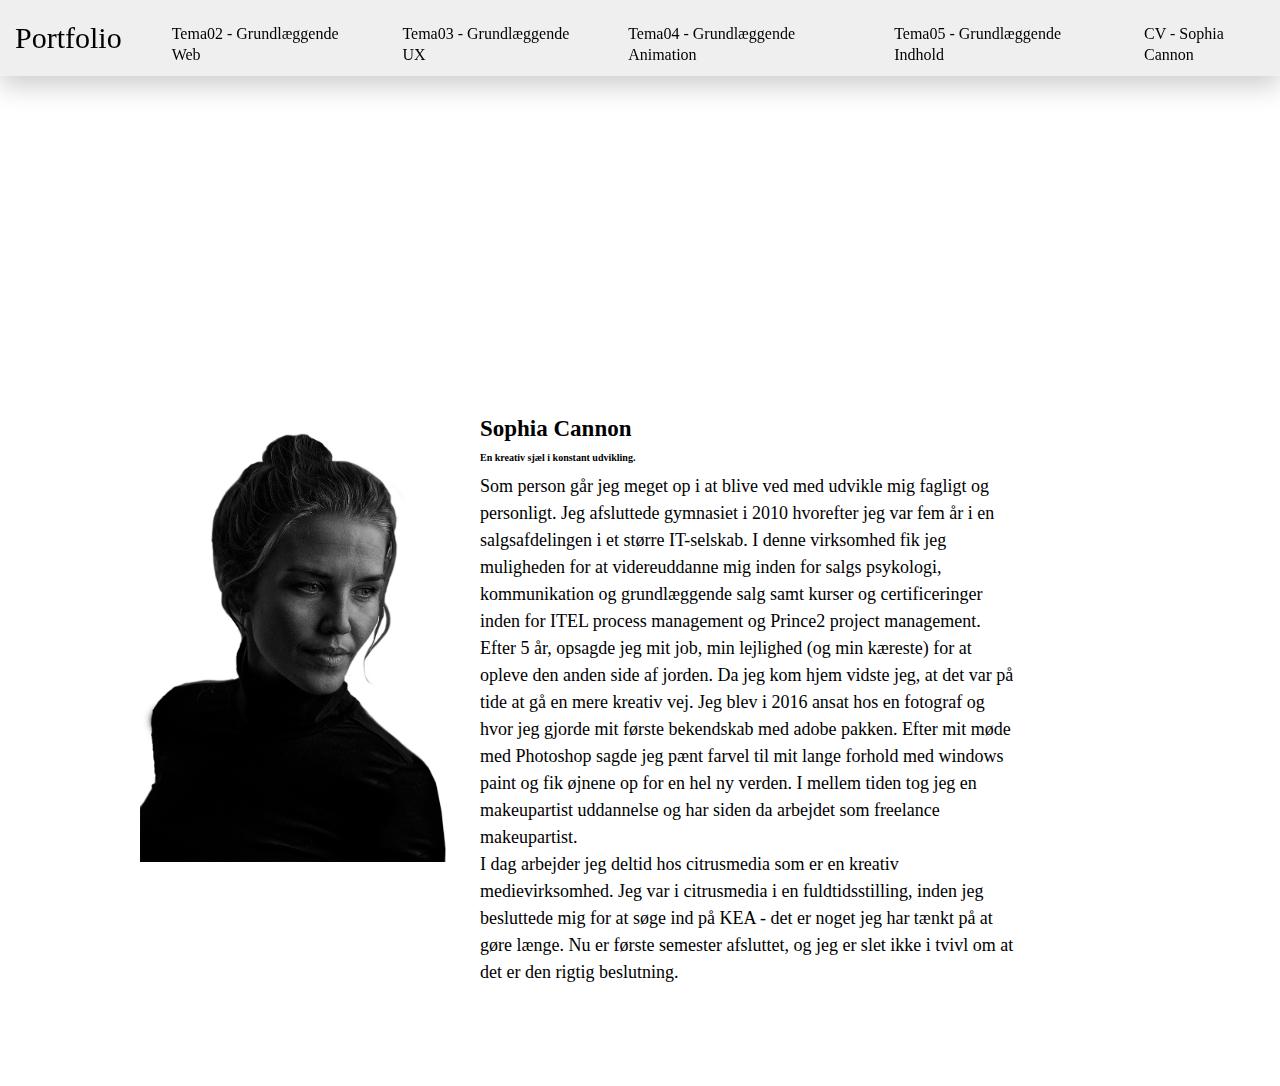
==== cv.html @ f8cf06f7 "flyvende heros - start indhold tema04" ====
<!DOCTYPE html>
<html lang="da">
  <head>
    <meta charset="UTF-8" />
    <meta http-equiv="X-UA-Compatible" content="IE=edge" />
    <meta name="viewport" content="width=device-width, initial-scale=1.0" />
    <title>CV Sophia Cannon</title>
    <link rel="stylesheet" href="style.css" />
    <link rel="preconnect" href="https://fonts.gstatic.com" />
    <link
      href="https://fonts.googleapis.com/css2?family=Mate+SC&family=Source+Sans+Pro&display=swap"
      rel="stylesheet"
    />
  </head>

  <body>
    <header>
      <nav>
        <a href="index.html" class="logo">Portfolio</a>
        <ul>
          <li><a href="tema2.html">Tema02 - Grundlæggende Web</a></li>
          <li><a href="tema3.html">Tema03 - Grundlæggende UX</a></li>
          <li><a href="tema4.html">Tema04 - Grundlæggende Animation </a></li>
          <li><a href="tema5.html">Tema05 - Grundlæggende Indhold </a></li>
          <li><a href="cv.html">CV - Sophia Cannon</a></li>
        </ul>
      </nav>
      <div class="burger_wrapper">
        <div class="hamburger">
          <span class="bar"></span>
          <span class="bar"></span>
          <span class="bar"></span>
        </div>
      </div>
      <section id="hero_section_CV">
        <h1>CV</h1>
      </section>
    </header>
    <main>
      <section class="beskrivelse_section">
        <img src="Billeder/cv_1.jpg" alt="" />
        <section class="section_wrapper">
          <h2>Sophia Cannon</h2>
          <h4>En kreativ sjæl i konstant udvikling.</h4>
          <p>
            Som person går jeg meget op i at blive ved med udvikle mig fagligt
            og personligt. Jeg afsluttede gymnasiet i 2010 hvorefter jeg var fem
            år i en salgsafdelingen i et større IT-selskab. I denne virksomhed
            fik jeg muligheden for at videreuddanne mig inden for salgs
            psykologi, kommunikation og grundlæggende salg samt kurser og
            certificeringer inden for ITEL process management og Prince2 project
            management. Efter 5 år, opsagde jeg mit job, min lejlighed (og min
            kæreste) for at opleve den anden side af jorden. Da jeg kom hjem
            vidste jeg, at det var på tide at gå en mere kreativ vej. Jeg blev i
            2016 ansat hos en fotograf og hvor jeg gjorde mit første bekendskab
            med adobe pakken. Efter mit møde med Photoshop sagde jeg pænt farvel
            til mit lange forhold med windows paint og fik øjnene op for en hel
            ny verden. I mellem tiden tog jeg en makeupartist uddannelse og har
            siden da arbejdet som freelance makeupartist. <br />
            I dag arbejder jeg deltid hos citrusmedia som er en kreativ
            medievirksomhed. Jeg var i citrusmedia i en fuldtidsstilling, inden
            jeg besluttede mig for at søge ind på KEA - det er noget jeg har
            tænkt på at gøre længe. Nu er første semester afsluttet, og jeg er
            slet ikke i tvivl om at det er den rigtig beslutning.
          </p>
        </section>
      </section>
    </main>

    <script src="burger.js"></script>
    <script src="javaCV.js"></script>
  </body>
</html>
---- style.css ----
* {
  margin: 0;
  padding: 0;
  box-sizing: border-box;
}

html {
  --orange: #ffba00;
  font-size: 62.5%;
  font-family: GothamThin;
}

main {
  display: grid;
  grid-template-columns:
    minmax(1rem, 1fr)
    minmax(auto, 1000px)
    minmax(1rem, 1fr);
}

main > * {
  grid-column: 2;
}

h1 {
  font-size: clamp(3rem, -4rem + 16vw, 6rem);
}

h2 {
  font-size: clamp(3rem, -4rem + 16vw, 6rem);
}

h3 {
  font-size: clamp(1.5rem, -2rem + 8vw, 2rem);
}

p {
  font-size: 1.8rem;
}

img {
  width: 100%;
  height: auto;
  object-fit: cover;
  display: block;
}

p {
  max-width: 60ch;
  line-height: 1.5;
}
/* TEMAER FORSIDE BELOW --------------------*/

#temaer {
  display: grid;
  gap: 30px;
  grid-template-columns: 1fr;
  grid-template-rows: repeat(5, auto);
}

#tema02,
#tema04,
#tema03 {
  display: grid;
  grid-template-columns: repeat(4, 1fr);
  grid-template-rows: repeat(5, 1fr);
}

#tema05 {
  display: grid;
  grid-template-columns: repeat(4, 1fr);
  grid-template-rows: repeat(4, 1fr);
}

#tema02 .knap,
#tema03 .knap,
#tema04 .knap,
#tema05 .knap {
  grid-column: 2/4;
  grid-row: 2/4;
  text-align: center;
}

#temaer a {
  text-decoration: none;
  color: black;
  font-size: 3rem;
  text-align: center;
}

#temaer h3 {
  line-height: 2;
}
/*TEMA 02 CSS-----------*/
#tema02 .orangebox1 {
  grid-column: 2/4;
  background-color: var(--orange);
  height: 4px;
  width: 100%;
  grid-row: 4/5;
}

#tema02 img {
  grid-column: 3/4;
  grid-row: 5/6;
  width: 20px;
  margin-left: -10px;
}
#tema02 .orangeboks {
  grid-column: 4/5;
  grid-row: 1/5;
}
/*TEMA 03 CSS-----------*/

#tema03 .knap {
  background-color: var(--orange);
}

#tema03 p {
  grid-row: 5/6;
  grid-column: 2/4;
  text-align: center;
}
/*TEMA 04 CSS-----------*/
#tema04 .knap {
  border-style: solid;
  border-width: 4px;
  border-color: var(--orange);
  background-color: white;
  grid-row: 2/4;
  grid-column: 2/4;
}

#tema04 .orange1 {
  width: 20%;
  margin-left: 20px;
  margin-top: 20px;
}

#tema04 .orange2 {
  width: 25%;
  grid-row: 1/3;
  grid-column: 1/3;
  margin-top: 30px;
  margin-left: 100px;
}

#tema04 .orange3 {
  width: 70%;
  grid-row: 2/6;
  grid-column: 3/6;
}

#tema04 .figur2 {
  width: 80%;
  grid-column: 3/6;
  grid-row: 2/5;
}

/*TEMA 05 CSS ----------------*/

#tema05 {
  background-color: var(--orange);
}

#tema05 .hvid1 {
  grid-column: 4/5;
  grid-row: 1/2;
  width: 20%;
  margin-left: 30px;
  margin-top: 10px;
}

#tema05 .hvid2 {
  grid-column: 4/5;
  grid-row: 2/3;
  width: 40%;
}

#tema05 .orangebox1 {
  background-color: white;
  grid-row: 4/5;
  grid-column: 2/4;
  height: 5px;
  width: 100%;
}
/* TEMA CV ----------- */

#temaCV {
  display: grid;
  grid-template-columns: repeat(7, 1fr);
  grid-template-rows: repeat(3, 1fr);
}

#temaCV .knap {
  grid-column: 4/7;
  grid-row: 2/3;
  text-align: center;
  background-color: var(--orange);
  margin-right: -15px;
}
#temaCV .cv_billede {
  grid-column: 1/4;
  grid-row: 1/4;
  margin-left: -40px;
}

#temaCV img {
  transform: scaleX(-1);
}

/* BURGER MENU --------- */

li {
  list-style: none;
  color: black;
  margin-left: 5rem;
  line-height: 1.3;
  margin-top: 14px;
}
a {
  text-decoration: none;
}

nav {
  display: flex;
  justify-content: space-between;
  align-items: center;
  padding: 1rem 1.5rem;
  background-color: rgb(240, 239, 239);
  box-shadow: 0 10px 27px rgba(0, 0, 0, 0.2);
  position: sticky;
  top: 0;
}

.hamburger {
  display: none;
}

.bar {
  display: block;
  width: 25px;
  height: 3px;
  margin: 5px auto;
  -webkit-transition: all 0.3s ease-in-out;
  background-color: black;
}

ul {
  display: flex;
  justify-content: space-between;
  align-items: center;
}

a {
  font-size: 1.6rem;
  font-weight: 400;
  color: black;
  text-align: center;
}

.logo {
  font-size: 3rem;
  font-weight: 400;
}

a:hover {
  text-decoration: underline 2px var(--orange);
}

@media only screen and (max-width: 800px) {
  nav {
    position: fixed;
    left: -100%;
    top: 5rem;
    flex-direction: column;
    background-color: var(--orange);
    border-bottom: 5px solid white;
    width: 100%;
    text-align: center;
    transition: 0.3s;
    box-shadow: 0 10px 27px rgba(0, 0, 0, 0.15);
  }

  nav.active {
    left: 0;
    display: flex;
    flex-direction: column;
  }

  ul {
    display: block;
  }

  li {
    margin: 2.5rem 0;
  }

  .burger_wrapper {
    display: flex;
    flex-direction: column;
    align-items: flex-end;
    padding: 18px;
  }

  .hamburger {
    display: block;
    cursor: pointer;
  }

  .hamburger.active .bar:nth-child(2) {
    opacity: 0;
  }

  .hamburger.active .bar:nth-child(1) {
    transform: translateY(8px) rotate(45deg);
  }

  .hamburger.active .bar:nth-child(3) {
    transform: translateY(-8px) rotate(-45deg);
  }
}

/* BURGER MENU SLUT --------- */

/* CV SIDE BELOW --------------- */

/* --
--
--
--
--
--
--
--
--
--
--
--
-- */

/* JAVASCRIPT INTRO BELOW------ */

#button {
  height: 43px;
  width: 150px;
  font-family: GothamThin;
  font-size: 0.8rem;
  position: absolute;
  border-style: solid;
  border-width: 1px;
  border-color: var(--orange);
  background-color: var(--orange);
  left: 6%;
  top: 43%;
  cursor: pointer;
}

#button:hover {
  border-style: solid;
  border-width: 1px;
  border-color: var(--orange);
  background-color: white;
}

#puzzle {
  display: grid;
  grid-template-columns: 1fr 1fr;
  grid-template-rows: 1fr 1fr 1fr 1fr;
}

#element1 {
  background-image: url(billeder/Artboard\ –\ 2.png);
  background-size: cover;
  aspect-ratio: 1/1;
  /* Dette kan jeg skrive som alternativ til aspect-ratio
  width: 100%;
  padding-top: 100%; */
}

#element2 {
  background-image: url(billeder/Artboard\ –\ 3.png);
  background-size: cover;
}
#element3 {
  background-image: url(billeder/Artboard\ –\ 4.png);
  background-size: cover;
}
#element4 {
  background-image: url(billeder/Artboard\ –\ 5.png);
  background-size: cover;
}
#element5 {
  background-image: url(billeder/illustrationofme.png);
  background-size: cover;
  grid-row: 3/5;
  grid-column: 1/3;
}

#element_text {
  background-size: cover;
  z-index: 2;
  grid-column: 1/2;
  grid-row: 1/2;
}

.left {
  animation-name: left_kf;
  animation-duration: 2s;
  animation-fill-mode: both;
}
@keyframes left_kf {
  from {
    transform: translateX(0vw);
  }
  to {
    transform: translateX(-100vw);
  }
}

.right {
  animation-name: right_kf;
  animation-duration: 2s;
  animation-fill-mode: both;
}
@keyframes right_kf {
  from {
    transform: translateX(0vw);
  }
  to {
    transform: translateX(100vw);
  }
}

.up {
  animation-name: up_kf;
  animation-duration: 3s;
  animation-fill-mode: both;
}
@keyframes up_kf {
  from {
    transform: translateY(0vw);
  }
  to {
    transform: translateY(-150vw);
  }
}

.down {
  animation-name: down_kf;
  animation-duration: 3s;
  animation-fill-mode: both;
}
@keyframes down_kf {
  from {
    transform: translateY(0vw);
  }
  to {
    transform: translateY(150vw);
  }
}

@keyframes puls_kf {
  0% {
    transform: scale(97%);
  }
  100% {
    transform: scale(100%);
  }
}

.hide {
  display: none;
}

.puls {
  animation-name: puls_kf;
  animation-duration: 1s;
  animation-iteration-count: infinite;
  animation-direction: alternate;
}

@keyframes puls_kf {
  0% {
    transform: scale(80%);
  }
  100% {
    transform: scale(100%);
  }
}
.puls2 {
  animation-name: puls2_kf;
  animation-duration: 2s;
  animation-iteration-count: infinite;
  animation-direction: alternate;
}

@keyframes puls2_kf {
  0% {
    transform: scale(70%);
  }
  100% {
    transform: scale(100%);
  }
}
@media (min-width: 800px) {
  .dropdown {
    animation-name: dropdown_kf;
    animation-duration: 0.6s;
    animation-fill-mode: both;
  }

  @keyframes dropdown_kf {
    from {
      transform: translateX(-100vw);
      /* rotate: -145deg; */
      /* scale: 0; */
    }
  }
  .bringleft {
    animation-name: bringleft_kf;
    animation-duration: 0.6s;
    animation-fill-mode: both;
  }

  @keyframes bringleft_kf {
    from {
      transform: translateX(100vw);
      /* rotate: -145deg; */
      /* scale: 0; */
    }
  }
}
/* __________SLUT MED JAVASCRIPT INTO---- */

/* MOBILE ABOWE --- +700px BELOW --------------------------------------*/

@media (min-width: 700px) {
  /* FORSIDE +700  -----------*/
  #puzzle {
    display: grid;
    grid-template-columns: 1fr 1fr;
    grid-template-rows: 1fr 1fr;
  }

  #button {
    height: 63px;
    width: 209px;
    font-size: 1.5rem;
    left: 6%;
    top: 67%;
  }

  #button:hover {
    border-width: 5px;
  }

  #element5 {
    display: none;
  }

  #temaer {
    gap: 95px;
  }

  #tema04 {
    grid-template-columns: repeat(4, 1fr);
    grid-template-rows: repeat(5, auto);
  }

  #tema04 .figur2 {
    grid-row: 2/5;
  }

  #tema05 .hvid1 {
    margin-left: 95px;
  }
  /* +700px FORSIDE SLUT-----------*/

  /*+700 TEMA02 ------------------_*/
  .beskrivelse_section {
    display: grid;
    grid-template-columns: 1fr 2fr;
    margin-bottom: 100px;
    margin-top: 100px;
  }
  .content {
    display: grid;
    grid-template-columns: 2fr 1fr;
    margin-right: 10rem;
    margin-left: 10rem;
    gap: 5rem;
  }
}

#hero_section_02,
#hero_section_03,
#hero_section_04,
#hero_section_05,
#hero_section_CV {
  background-size: cover;
  text-align: center;
  line-height: 4;
  color: white;
}

#hero_section_02 {
  background-image: url(billeder/_Web02.png);
}

#hero_section_03 {
  background-image: url(billeder/_UX03.png);
}
#hero_section_04 {
  background-image: url(billeder/_Ani04.png);
}

#hero_section_05 {
  background-image: url(billeder/_Indhold05.png);
}
#hero_section_CV {
  background-image: url(billeder/_cvsophia.png);
}

.orangeblok {
  background-color: var(--orange);
  height: 2vw;
}
.beskrivelse_section,
.beskrivelse_section .section_wrapper,
.content_section .content1 {
  display: grid;
  gap: 10px;
}

.beskrivelse_section h2 {
  font-size: clamp(2rem, -4rem + 16vw, 2.3rem);
}
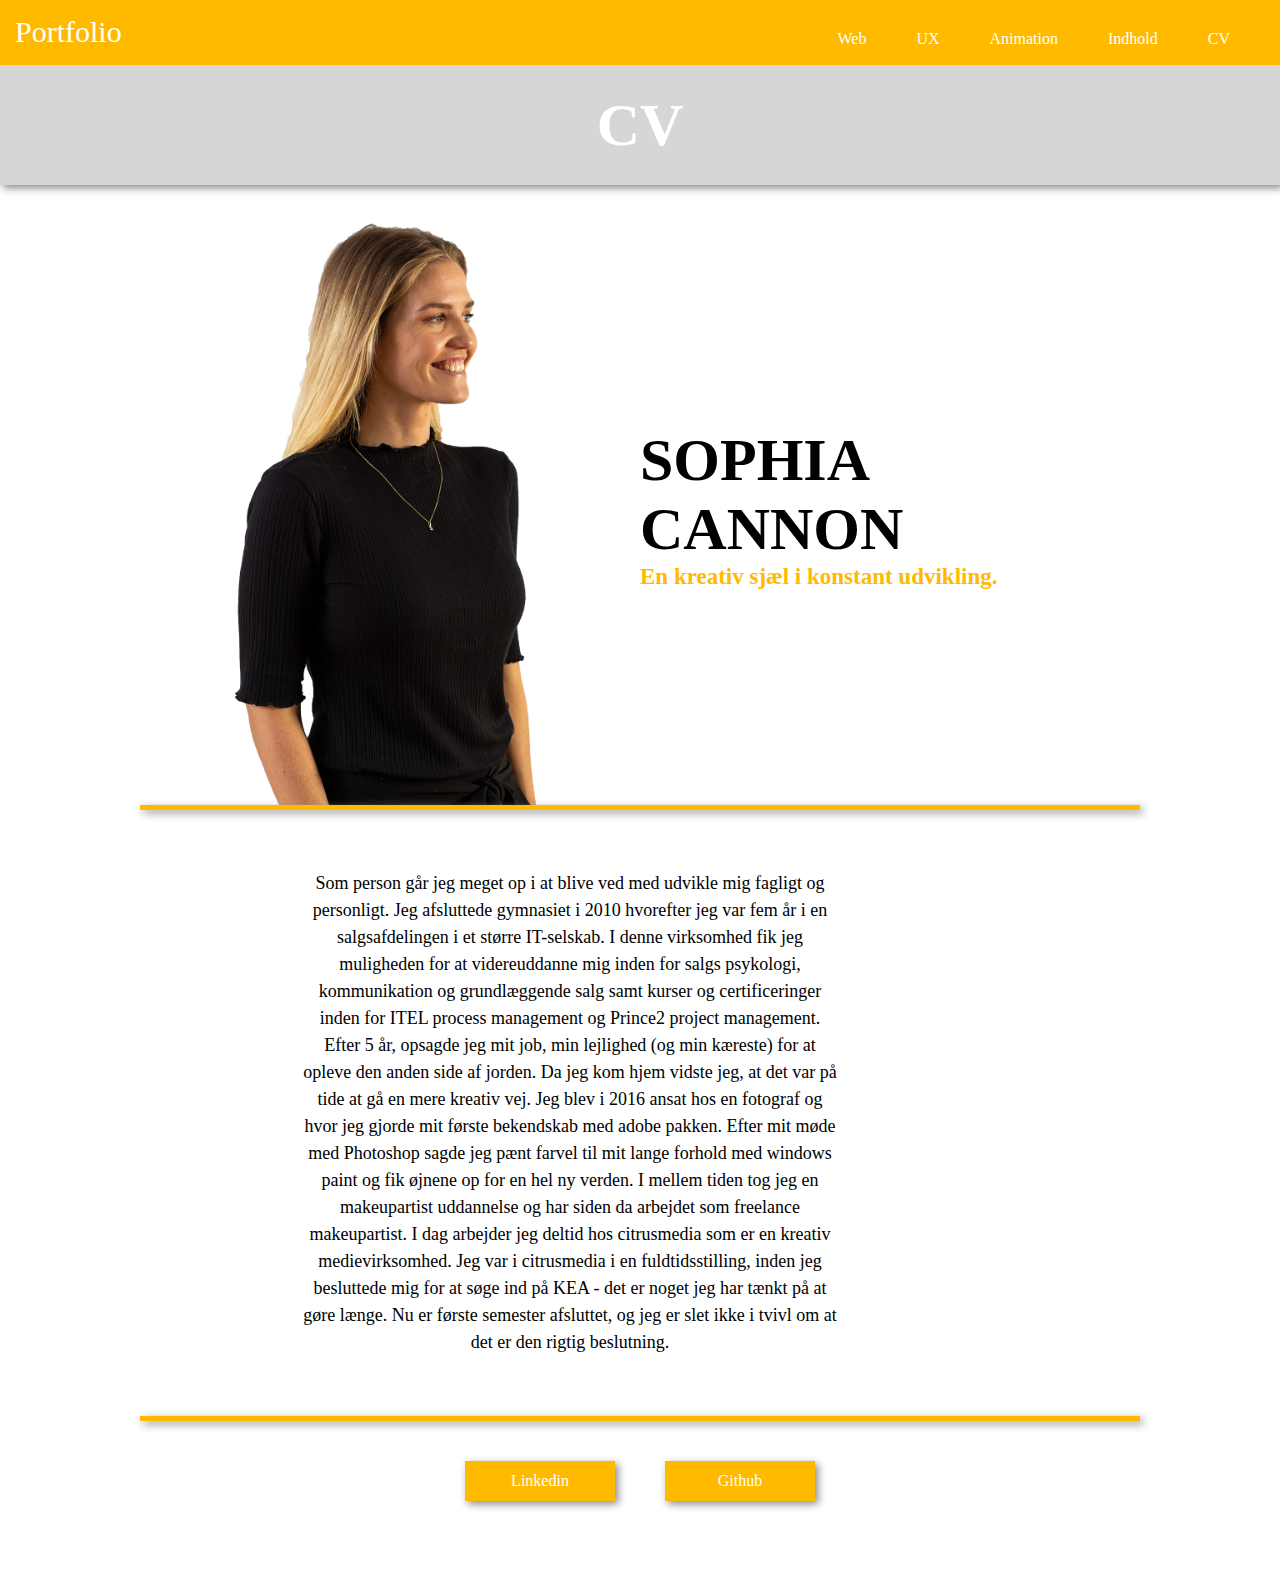
==== commit cdabb0f4: "orange hero set" ====
--- a/cv.html
+++ b/cv.html
@@ -18,11 +18,11 @@
       <nav>
         <a href="index.html" class="logo">Portfolio</a>
         <ul>
-          <li><a href="tema2.html">Tema02 - Grundlæggende Web</a></li>
-          <li><a href="tema3.html">Tema03 - Grundlæggende UX</a></li>
-          <li><a href="tema4.html">Tema04 - Grundlæggende Animation </a></li>
-          <li><a href="tema5.html">Tema05 - Grundlæggende Indhold </a></li>
-          <li><a href="cv.html">CV - Sophia Cannon</a></li>
+          <li><a href="tema2.html">Web</a></li>
+          <li><a href="tema3.html">UX</a></li>
+          <li><a href="tema4.html">Animation </a></li>
+          <li><a href="tema5.html">Indhold </a></li>
+          <li><a href="cv.html">CV </a></li>
         </ul>
       </nav>
       <div class="burger_wrapper">
@@ -32,17 +32,19 @@
           <span class="bar"></span>
         </div>
       </div>
-      <section id="hero_section_CV">
-        <h1>CV</h1>
-      </section>
+
     </header>
+    <section id="hero_section_CV">
+      <h1>CV</h1>
+    </section>
     <main>
-      <section class="beskrivelse_section">
-        <img src="Billeder/cv_1.jpg" alt="" />
-        <section class="section_wrapper">
-          <h2>Sophia Cannon</h2>
+      <section class="beskrivelse_section_cv">
+        <img src="Billeder/sophia.png" alt="" />
+          <h2>SOPHIA CANNON</h2>
           <h4>En kreativ sjæl i konstant udvikling.</h4>
-          <p>
+          <div id="orangelinje"></div>
+          </section>
+          <p id="ommig">
             Som person går jeg meget op i at blive ved med udvikle mig fagligt
             og personligt. Jeg afsluttede gymnasiet i 2010 hvorefter jeg var fem
             år i en salgsafdelingen i et større IT-selskab. I denne virksomhed
@@ -56,7 +58,7 @@
             med adobe pakken. Efter mit møde med Photoshop sagde jeg pænt farvel
             til mit lange forhold med windows paint og fik øjnene op for en hel
             ny verden. I mellem tiden tog jeg en makeupartist uddannelse og har
-            siden da arbejdet som freelance makeupartist. <br />
+            siden da arbejdet som freelance makeupartist. 
             I dag arbejder jeg deltid hos citrusmedia som er en kreativ
             medievirksomhed. Jeg var i citrusmedia i en fuldtidsstilling, inden
             jeg besluttede mig for at søge ind på KEA - det er noget jeg har
@@ -64,8 +66,22 @@
             slet ikke i tvivl om at det er den rigtig beslutning.
           </p>
         </section>
+        <div id="orangelinje1"></div>
+  
+          <section id="followme">
+            
+            <a href="https://www.linkedin.com/in/sophia-cannon-a8a82731/"
+              ><div class="mysite">Linkedin</div></a
+            >
+
+            <a href="https://github.com/Soph0298"
+              ><div class="mysite">Github</div></a
+            >
+          </section>
+        
       </section>
     </main>
+    
 
     <script src="burger.js"></script>
     <script src="javaCV.js"></script>
--- a/style.css
+++ b/style.css
@@ -4,6 +4,10 @@
   box-sizing: border-box;
 }
 
+body {
+  background-image: url(billeder/stribes.jpg);
+}
+
 html {
   --orange: #ffba00;
   font-size: 62.5%;
@@ -16,6 +20,7 @@
     minmax(1rem, 1fr)
     minmax(auto, 1000px)
     minmax(1rem, 1fr);
+  margin-bottom: 50px;
 }
 
 main > * {
@@ -31,7 +36,11 @@
 }
 
 h3 {
-  font-size: clamp(1.5rem, -2rem + 8vw, 2rem);
+  font-size: clamp(1.5rem, -2rem + 8vw, 3rem);
+}
+
+h4 {
+  font-size: clamp(1.5rem, -2rem + 8vw, 2.3rem);
 }
 
 p {
@@ -110,6 +119,7 @@
   grid-column: 4/5;
   grid-row: 1/5;
 }
+
 /*TEMA 03 CSS-----------*/
 
 #tema03 .knap {
@@ -205,32 +215,33 @@
   margin-left: -40px;
 }
 
-#temaCV img {
-  transform: scaleX(-1);
-}
-
 /* BURGER MENU --------- */
 
 li {
   list-style: none;
-  color: black;
   margin-left: 5rem;
   line-height: 1.3;
   margin-top: 14px;
 }
 a {
   text-decoration: none;
+}
+
+header {
+  position: sticky;
+  top: 0;
+  z-index: 10;
 }
 
 nav {
   display: flex;
   justify-content: space-between;
   align-items: center;
-  padding: 1rem 1.5rem;
-  background-color: rgb(240, 239, 239);
-  box-shadow: 0 10px 27px rgba(0, 0, 0, 0.2);
+  padding: 1.5rem 1.5rem;
+  background-color: var(--orange);
   position: sticky;
   top: 0;
+  padding-right: 5rem;
 }
 
 .hamburger {
@@ -255,7 +266,7 @@
 a {
   font-size: 1.6rem;
   font-weight: 400;
-  color: black;
+  color: white;
   text-align: center;
 }
 
@@ -264,7 +275,7 @@
   font-weight: 400;
 }
 
-a:hover {
+nav a:hover {
   text-decoration: underline 2px var(--orange);
 }
 
@@ -301,6 +312,7 @@
     flex-direction: column;
     align-items: flex-end;
     padding: 18px;
+    background-color: var(--orange);
   }
 
   .hamburger {
@@ -322,22 +334,6 @@
 }
 
 /* BURGER MENU SLUT --------- */
-
-/* CV SIDE BELOW --------------- */
-
-/* --
---
---
---
---
---
---
---
---
---
---
---
--- */
 
 /* JAVASCRIPT INTRO BELOW------ */
 
@@ -513,8 +509,6 @@
   @keyframes dropdown_kf {
     from {
       transform: translateX(-100vw);
-      /* rotate: -145deg; */
-      /* scale: 0; */
     }
   }
   .bringleft {
@@ -526,8 +520,6 @@
   @keyframes bringleft_kf {
     from {
       transform: translateX(100vw);
-      /* rotate: -145deg; */
-      /* scale: 0; */
     }
   }
 }
@@ -590,6 +582,12 @@
     margin-right: 10rem;
     margin-left: 10rem;
     gap: 5rem;
+  }
+  /*+700 TEMA04 ------------------_*/
+
+  #baggrundsbilleder,
+  #baggrundsdesigntekst {
+    grid-column: 1/3;
   }
 }
 
@@ -600,39 +598,109 @@
 #hero_section_CV {
   background-size: cover;
   text-align: center;
-  line-height: 4;
+  line-height: 2;
   color: white;
-}
-
+  z-index: -1;
+}
+
+.content a {
+  color: var(--orange);
+  text-align: start;
+}
 #hero_section_02 {
-  background-image: url(billeder/_Web02.png);
+  background-image: url(billeder/_Web02.jpg);
+  height: 122px;
 }
 
 #hero_section_03 {
   background-image: url(billeder/_UX03.png);
 }
+
 #hero_section_04 {
   background-image: url(billeder/_Ani04.png);
 }
-
+.demo {
+  grid-column: 1/3;
+}
 #hero_section_05 {
   background-image: url(billeder/_Indhold05.png);
 }
+
 #hero_section_CV {
   background-image: url(billeder/_cvsophia.png);
 }
-
 .orangeblok {
   background-color: var(--orange);
   height: 2vw;
 }
 .beskrivelse_section,
-.beskrivelse_section .section_wrapper,
 .content_section .content1 {
   display: grid;
-  gap: 10px;
+  gap: 3rem;
+}
+.beskrivelse_section .section_wrapper {
+  display: grid;
+  gap: 1rem;
+}
+#temaer .beskrivelse_section h2 {
+  font-size: clamp(2rem, -4rem + 16vw, 2.3rem);
 }
 
 .beskrivelse_section h2 {
-  font-size: clamp(2rem, -4rem + 16vw, 2.3rem);
-}
+  font-size: clamp(1.9rem, -4rem + 16vw, 4rem);
+}
+
+.beskrivelse_section_cv {
+  display: grid;
+  grid-template-columns: 1fr 1fr;
+  grid-template-rows: 1fr 0.5fr 0.5fr 0.5fr auto;
+}
+.beskrivelse_section_cv img {
+  grid-row: 1/5;
+}
+.beskrivelse_section_cv h2 {
+  grid-row: 2/3;
+}
+
+.beskrivelse_section_cv h4 {
+  grid-row: 3/4;
+  color: #ffba00;
+}
+#followme {
+  display: grid;
+  grid-template-columns: 1fr 1fr;
+  margin: 4rem auto;
+  gap: 5rem;
+}
+.mysite {
+  height: 4rem;
+  width: 15rem;
+  background-color: var(--orange);
+  box-shadow: 3px 3px 8px #888888;
+  line-height: 2.5;
+}
+.mysite:hover {
+  background-color: white;
+  border: 2px solid var(--orange);
+}
+#ommig {
+  grid-column: 1/3;
+  text-align: center;
+  margin: 6rem auto;
+}
+#hero_section_CV {
+  background-color: #d6d6d6;
+  box-shadow: 3px 3px 8px #888888;
+}
+#orangelinje {
+  grid-column: 1/3;
+  grid-row: 5/6;
+  height: 5px;
+  background-color: var(--orange);
+  box-shadow: 3px 3px 8px #888888;
+}
+#orangelinje1 {
+  height: 5px;
+  background-color: var(--orange);
+  box-shadow: 3px 3px 8px #888888;
+}
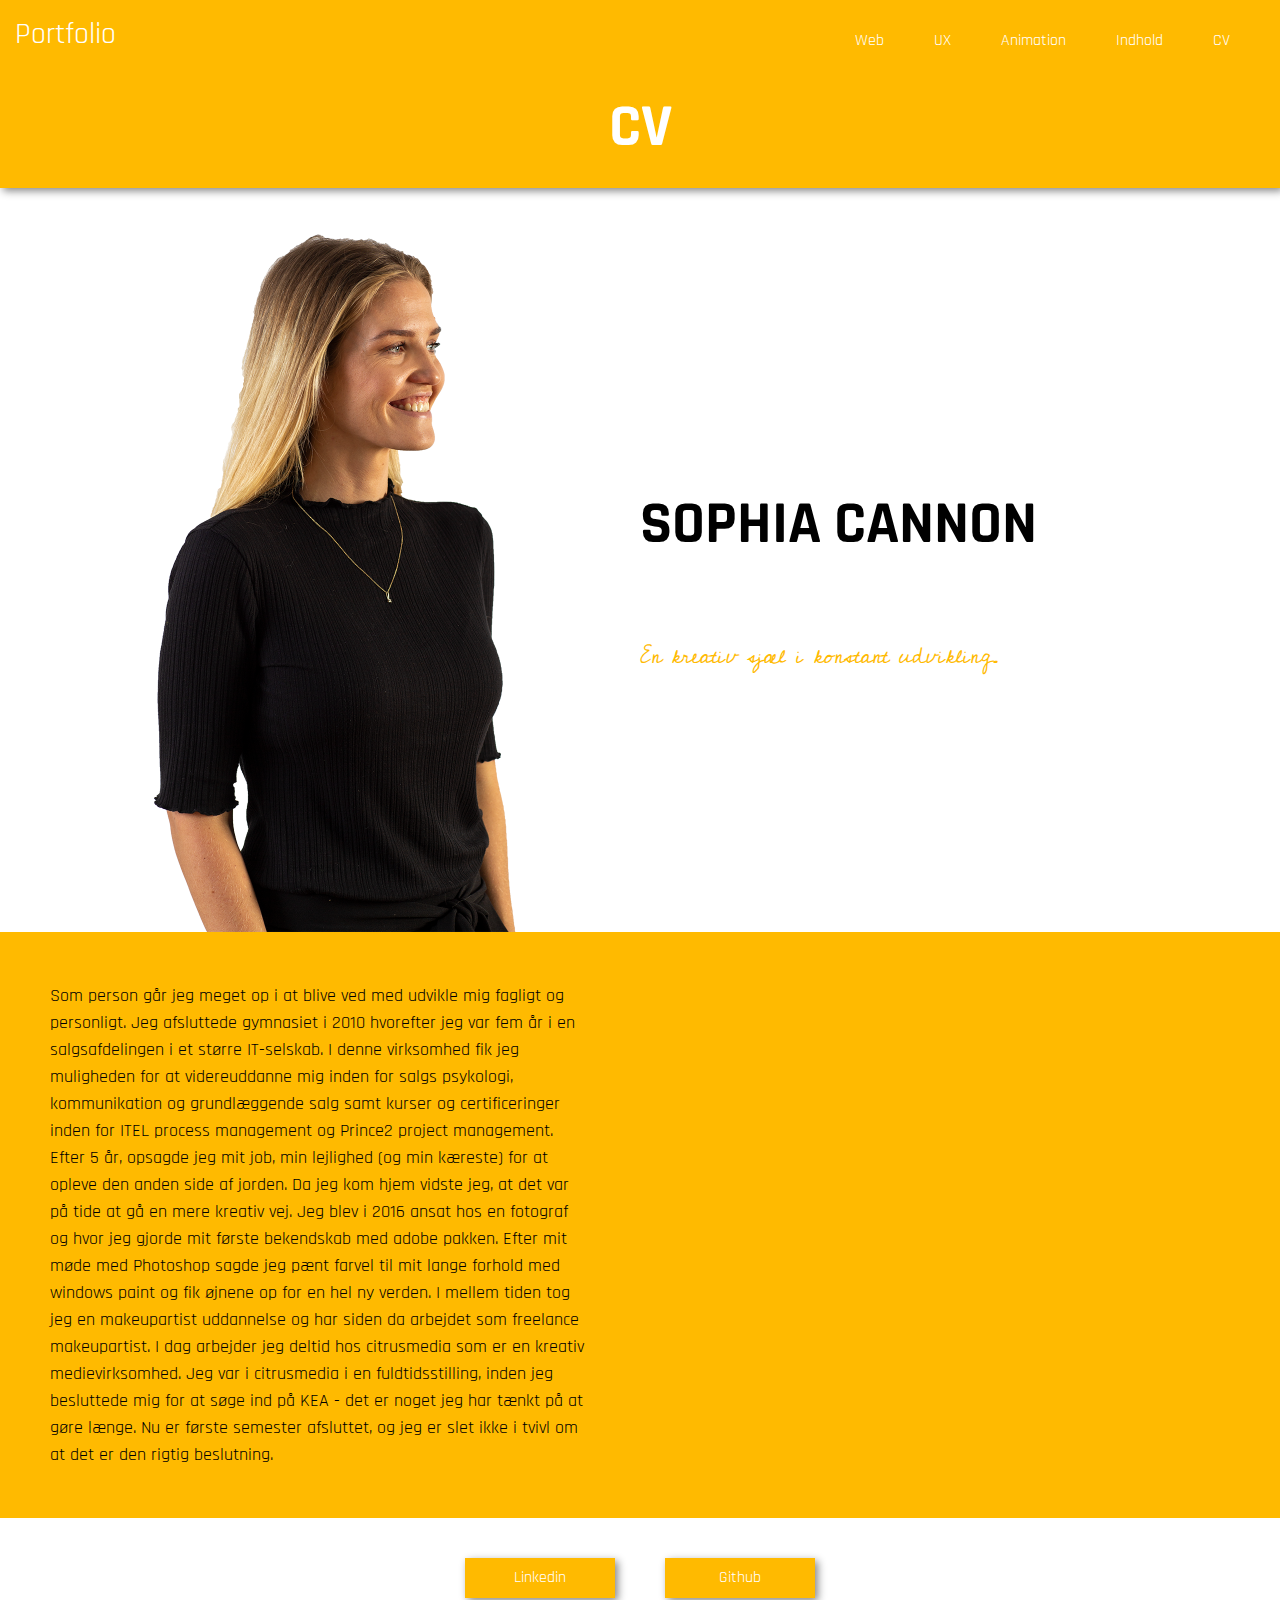
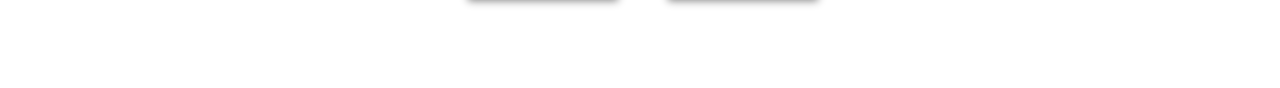
==== commit f97508b4: "white box with shadow - layout done" ====
--- a/cv.html
+++ b/cv.html
@@ -6,17 +6,14 @@
     <meta name="viewport" content="width=device-width, initial-scale=1.0" />
     <title>CV Sophia Cannon</title>
     <link rel="stylesheet" href="style.css" />
-    <link rel="preconnect" href="https://fonts.gstatic.com" />
-    <link
-      href="https://fonts.googleapis.com/css2?family=Mate+SC&family=Source+Sans+Pro&display=swap"
-      rel="stylesheet"
-    />
+    <link rel="preconnect" href="https://fonts.gstatic.com">
+    <link href="https://fonts.googleapis.com/css2?family=Cedarville+Cursive&family=Rajdhani:wght@300&display=swap" rel="stylesheet"> 
   </head>
 
   <body>
     <header>
       <nav>
-        <a href="index.html" class="logo">Portfolio</a>
+        <a href="index.html" class="logo">Portfolio </a>
         <ul>
           <li><a href="tema2.html">Web</a></li>
           <li><a href="tema3.html">UX</a></li>
@@ -34,17 +31,17 @@
       </div>
 
     </header>
-    <section id="hero_section_CV">
+    <section id="hero_section_CV" class="dropdown">
       <h1>CV</h1>
     </section>
     <main>
       <section class="beskrivelse_section_cv">
-        <img src="Billeder/sophia.png" alt="" />
+        <img src="Billeder/sophia.png" alt="Billede af sophia" class="bringleft"/>
           <h2>SOPHIA CANNON</h2>
           <h4>En kreativ sjæl i konstant udvikling.</h4>
-          <div id="orangelinje"></div>
           </section>
-          <p id="ommig">
+          <section id="ommig">
+          <p>
             Som person går jeg meget op i at blive ved med udvikle mig fagligt
             og personligt. Jeg afsluttede gymnasiet i 2010 hvorefter jeg var fem
             år i en salgsafdelingen i et større IT-selskab. I denne virksomhed
@@ -66,18 +63,22 @@
             slet ikke i tvivl om at det er den rigtig beslutning.
           </p>
         </section>
-        <div id="orangelinje1"></div>
+
+        
+        <div id="followme">
+            
+          <a href="https://www.linkedin.com/in/sophia-cannon-a8a82731/"
+            ><div class="mysite">Linkedin</div></a
+          >
+
+          <a href="https://github.com/Soph0298"
+            ><div class="mysite">Github</div></a
+          >
+        </div>
+      
+        </section>
   
-          <section id="followme">
-            
-            <a href="https://www.linkedin.com/in/sophia-cannon-a8a82731/"
-              ><div class="mysite">Linkedin</div></a
-            >
 
-            <a href="https://github.com/Soph0298"
-              ><div class="mysite">Github</div></a
-            >
-          </section>
         
       </section>
     </main>
--- a/style.css
+++ b/style.css
@@ -4,25 +4,21 @@
   box-sizing: border-box;
 }
 
-body {
-  background-image: url(billeder/stribes.jpg);
-}
-
 html {
   --orange: #ffba00;
   font-size: 62.5%;
-  font-family: GothamThin;
+  font-family: "Rajdhani", sans-serif;
 }
 
 main {
+  background-image: url(billeder/stribes.jpg);
   display: grid;
   grid-template-columns:
-    minmax(1rem, 1fr)
-    minmax(auto, 1000px)
-    minmax(1rem, 1fr);
+    minmax(0.5rem, 1fr)
+    minmax(auto, 1200px)
+    minmax(0.5rem, 1fr);
   margin-bottom: 50px;
 }
-
 main > * {
   grid-column: 2;
 }
@@ -54,10 +50,26 @@
   display: block;
 }
 
+.border {
+  border: 1rem solid #fff;
+  box-shadow: 1px 1px 40px #888;
+  background: rgb(236, 236, 236);
+}
+
 p {
   max-width: 60ch;
   line-height: 1.5;
 }
+
+footer {
+  height: 100px;
+  background-color: var(--orange);
+  text-align: center;
+  font-size: 1.7rem;
+  color: white;
+  line-height: 2;
+  box-shadow: 3px 3px 8px #888888;
+}
 /* TEMAER FORSIDE BELOW --------------------*/
 
 #temaer {
@@ -78,7 +90,7 @@
 #tema05 {
   display: grid;
   grid-template-columns: repeat(4, 1fr);
-  grid-template-rows: repeat(4, 1fr);
+  grid-template-rows: repeat(3, 1fr);
 }
 
 #tema02 .knap,
@@ -98,7 +110,7 @@
 }
 
 #temaer h3 {
-  line-height: 2;
+  line-height: 1.2;
 }
 /*TEMA 02 CSS-----------*/
 #tema02 .orangebox1 {
@@ -171,6 +183,7 @@
 
 #tema05 {
   background-color: var(--orange);
+  margin: 0 -200px;
 }
 
 #tema05 .hvid1 {
@@ -189,7 +202,7 @@
 
 #tema05 .orangebox1 {
   background-color: white;
-  grid-row: 4/5;
+  grid-row: 3/4;
   grid-column: 2/4;
   height: 5px;
   width: 100%;
@@ -206,8 +219,7 @@
   grid-column: 4/7;
   grid-row: 2/3;
   text-align: center;
-  background-color: var(--orange);
-  margin-right: -15px;
+  color: var(--orange);
 }
 #temaCV .cv_billede {
   grid-column: 1/4;
@@ -583,12 +595,26 @@
     margin-left: 10rem;
     gap: 5rem;
   }
+
+  .content .text_wrapper {
+    background-color: white;
+    box-shadow: 1px 1px 40px #888;
+    padding: 4rem;
+  }
   /*+700 TEMA04 ------------------_*/
 
   #baggrundsbilleder,
   #baggrundsdesigntekst {
     grid-column: 1/3;
   }
+}
+
+#feed {
+  grid-column: 1/3;
+}
+
+#demo {
+  grid-column: 1/3;
 }
 
 #hero_section_02,
@@ -596,7 +622,9 @@
 #hero_section_04,
 #hero_section_05,
 #hero_section_CV {
-  background-size: cover;
+  height: 120px;
+  background-color: var(--orange);
+  box-shadow: 3px 3px 8px #888888;
   text-align: center;
   line-height: 2;
   color: white;
@@ -607,28 +635,7 @@
   color: var(--orange);
   text-align: start;
 }
-#hero_section_02 {
-  background-image: url(billeder/_Web02.jpg);
-  height: 122px;
-}
-
-#hero_section_03 {
-  background-image: url(billeder/_UX03.png);
-}
-
-#hero_section_04 {
-  background-image: url(billeder/_Ani04.png);
-}
-.demo {
-  grid-column: 1/3;
-}
-#hero_section_05 {
-  background-image: url(billeder/_Indhold05.png);
-}
-
-#hero_section_CV {
-  background-image: url(billeder/_cvsophia.png);
-}
+
 .orangeblok {
   background-color: var(--orange);
   height: 2vw;
@@ -641,14 +648,25 @@
 .beskrivelse_section .section_wrapper {
   display: grid;
   gap: 1rem;
+  background-color: white;
+  box-shadow: 1px 1px 40px #888;
+  padding: 4rem;
 }
 #temaer .beskrivelse_section h2 {
   font-size: clamp(2rem, -4rem + 16vw, 2.3rem);
 }
 
 .beskrivelse_section h2 {
-  font-size: clamp(1.9rem, -4rem + 16vw, 4rem);
-}
+  font-size: clamp(1.9rem, -4rem + 16vw, 3rem);
+}
+
+/* +700 TEMA 05 --------------*/
+
+.wrapper {
+  grid-column: 1/3;
+}
+
+/*+700 CV OM MIG SIDEN------------------_*/
 
 .beskrivelse_section_cv {
   display: grid;
@@ -657,6 +675,7 @@
 }
 .beskrivelse_section_cv img {
   grid-row: 1/5;
+  background-color: rgba(255, 255, 255, 0);
 }
 .beskrivelse_section_cv h2 {
   grid-row: 2/3;
@@ -665,6 +684,8 @@
 .beskrivelse_section_cv h4 {
   grid-row: 3/4;
   color: #ffba00;
+  font-family: "Cedarville Cursive", cursive;
+  font-weight: 100;
 }
 #followme {
   display: grid;
@@ -682,25 +703,11 @@
 .mysite:hover {
   background-color: white;
   border: 2px solid var(--orange);
+  color: var(--orange);
 }
 #ommig {
   grid-column: 1/3;
-  text-align: center;
-  margin: 6rem auto;
-}
-#hero_section_CV {
-  background-color: #d6d6d6;
-  box-shadow: 3px 3px 8px #888888;
-}
-#orangelinje {
-  grid-column: 1/3;
-  grid-row: 5/6;
-  height: 5px;
-  background-color: var(--orange);
-  box-shadow: 3px 3px 8px #888888;
-}
-#orangelinje1 {
-  height: 5px;
-  background-color: var(--orange);
-  box-shadow: 3px 3px 8px #888888;
-}
+  background-color: var(--orange);
+  width: 100vw;
+  padding: 50px;
+}
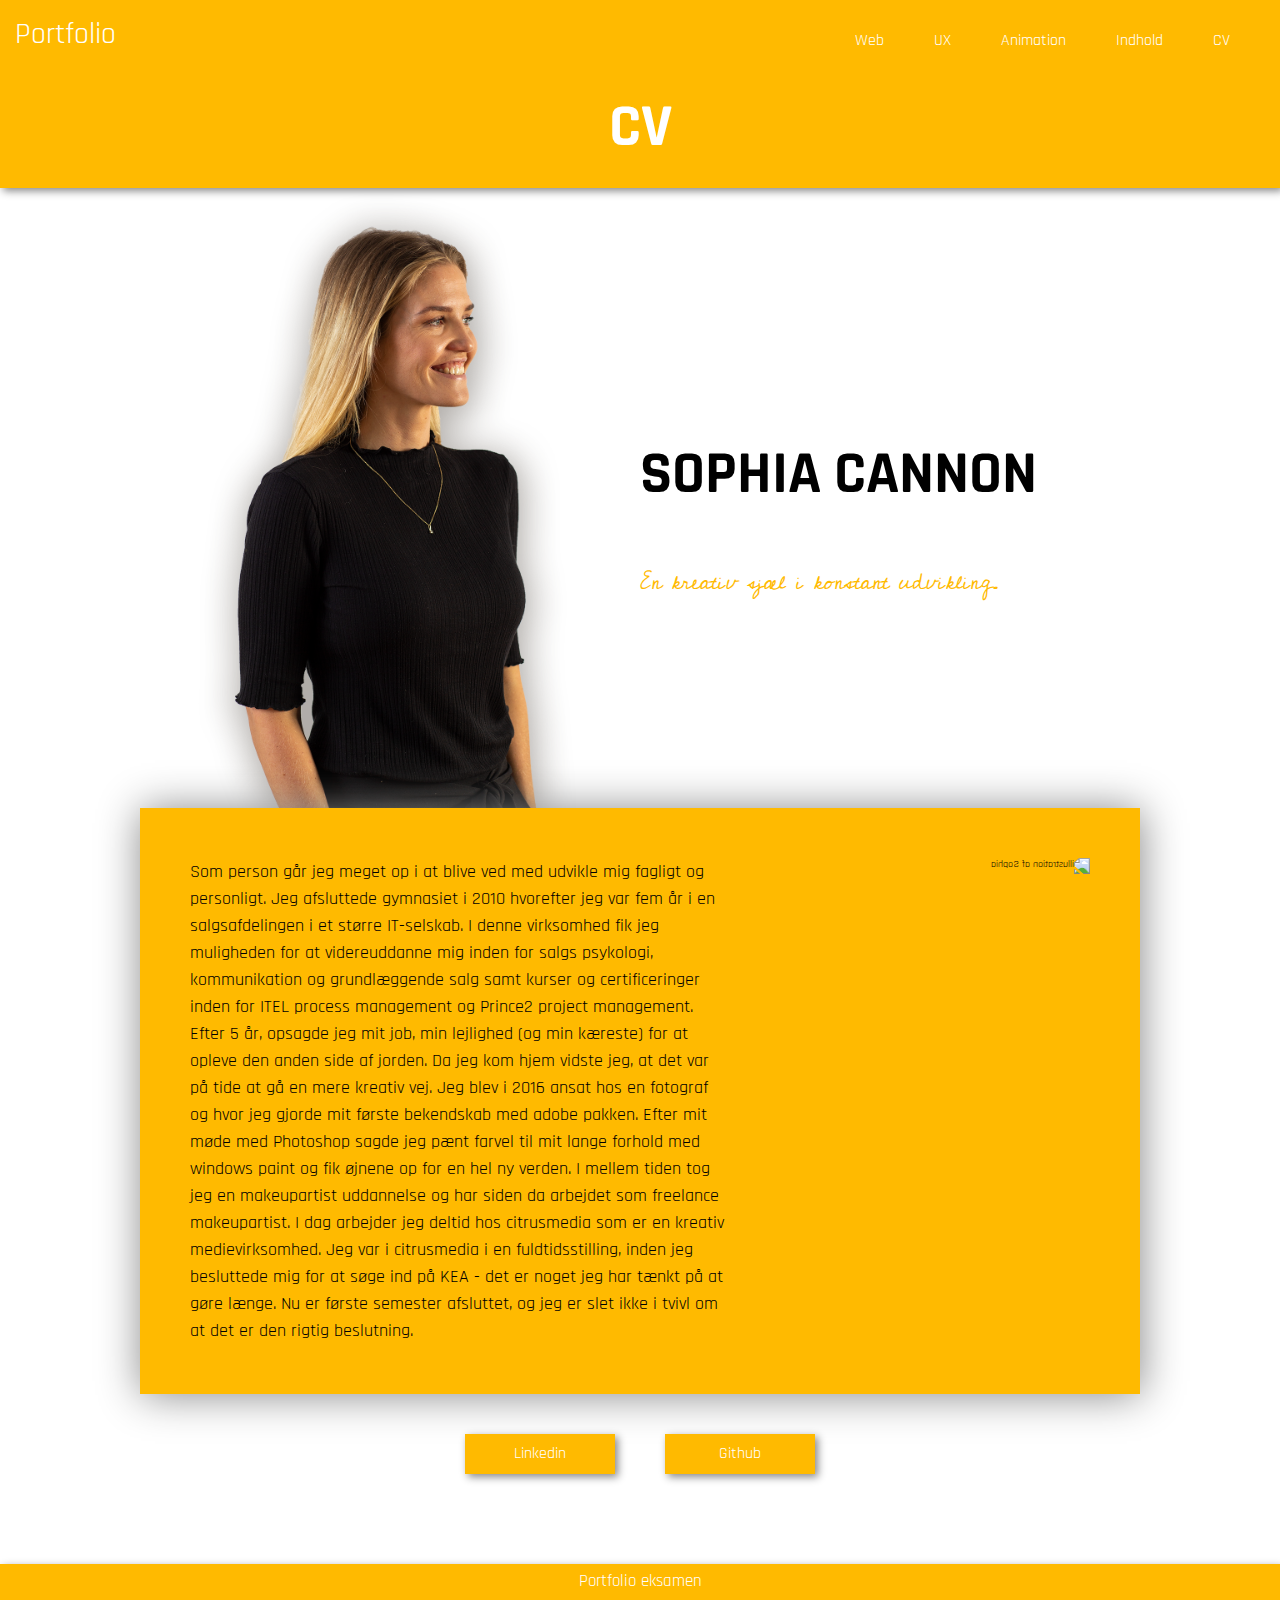
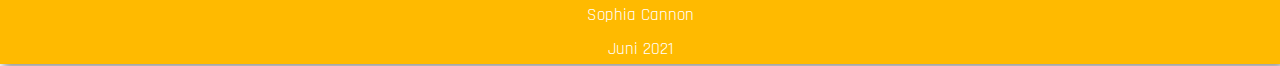
==== commit ba2d7e13: "Before validation" ====
--- a/cv.html
+++ b/cv.html
@@ -36,7 +36,7 @@
     </section>
     <main>
       <section class="beskrivelse_section_cv">
-        <img src="Billeder/sophia.png" alt="Billede af sophia" class="bringleft"/>
+        <img src="Billeder/sophia kopi.png" alt="Billede af sophia" class="bringleft"/>
           <h2>SOPHIA CANNON</h2>
           <h4>En kreativ sjæl i konstant udvikling.</h4>
           </section>
@@ -62,6 +62,9 @@
             tænkt på at gøre længe. Nu er første semester afsluttet, og jeg er
             slet ikke i tvivl om at det er den rigtig beslutning.
           </p>
+          <img src="billeder/sophia_cv.png" alt="illustration af Sophia">
+    
+        </div>
         </section>
 
         
@@ -82,7 +85,11 @@
         
       </section>
     </main>
-    
+    <footer>
+      Portfolio eksamen <br />
+      Sophia Cannon <br />
+      Juni 2021
+    </footer>
 
     <script src="burger.js"></script>
     <script src="javaCV.js"></script>
--- a/style.css
+++ b/style.css
@@ -15,7 +15,7 @@
   display: grid;
   grid-template-columns:
     minmax(0.5rem, 1fr)
-    minmax(auto, 1200px)
+    minmax(auto, 1000px)
     minmax(0.5rem, 1fr);
   margin-bottom: 50px;
 }
@@ -70,6 +70,13 @@
   line-height: 2;
   box-shadow: 3px 3px 8px #888888;
 }
+
+.content .text_wrapper {
+  background-color: white;
+  box-shadow: 1px 1px 40px #888;
+  padding: 4rem;
+}
+
 /* TEMAER FORSIDE BELOW --------------------*/
 
 #temaer {
@@ -596,11 +603,6 @@
     gap: 5rem;
   }
 
-  .content .text_wrapper {
-    background-color: white;
-    box-shadow: 1px 1px 40px #888;
-    padding: 4rem;
-  }
   /*+700 TEMA04 ------------------_*/
 
   #baggrundsbilleder,
@@ -706,8 +708,17 @@
   color: var(--orange);
 }
 #ommig {
-  grid-column: 1/3;
-  background-color: var(--orange);
-  width: 100vw;
+  display: grid;
+  grid-template-columns: 2fr 1fr;
+  background-color: var(--orange);
   padding: 50px;
-}
+  box-shadow: 1px 1px 40px #888;
+}
+
+#ommig img {
+  transform: scaleX(-1);
+}
+
+#proto_wrapper {
+  display: grid;
+}
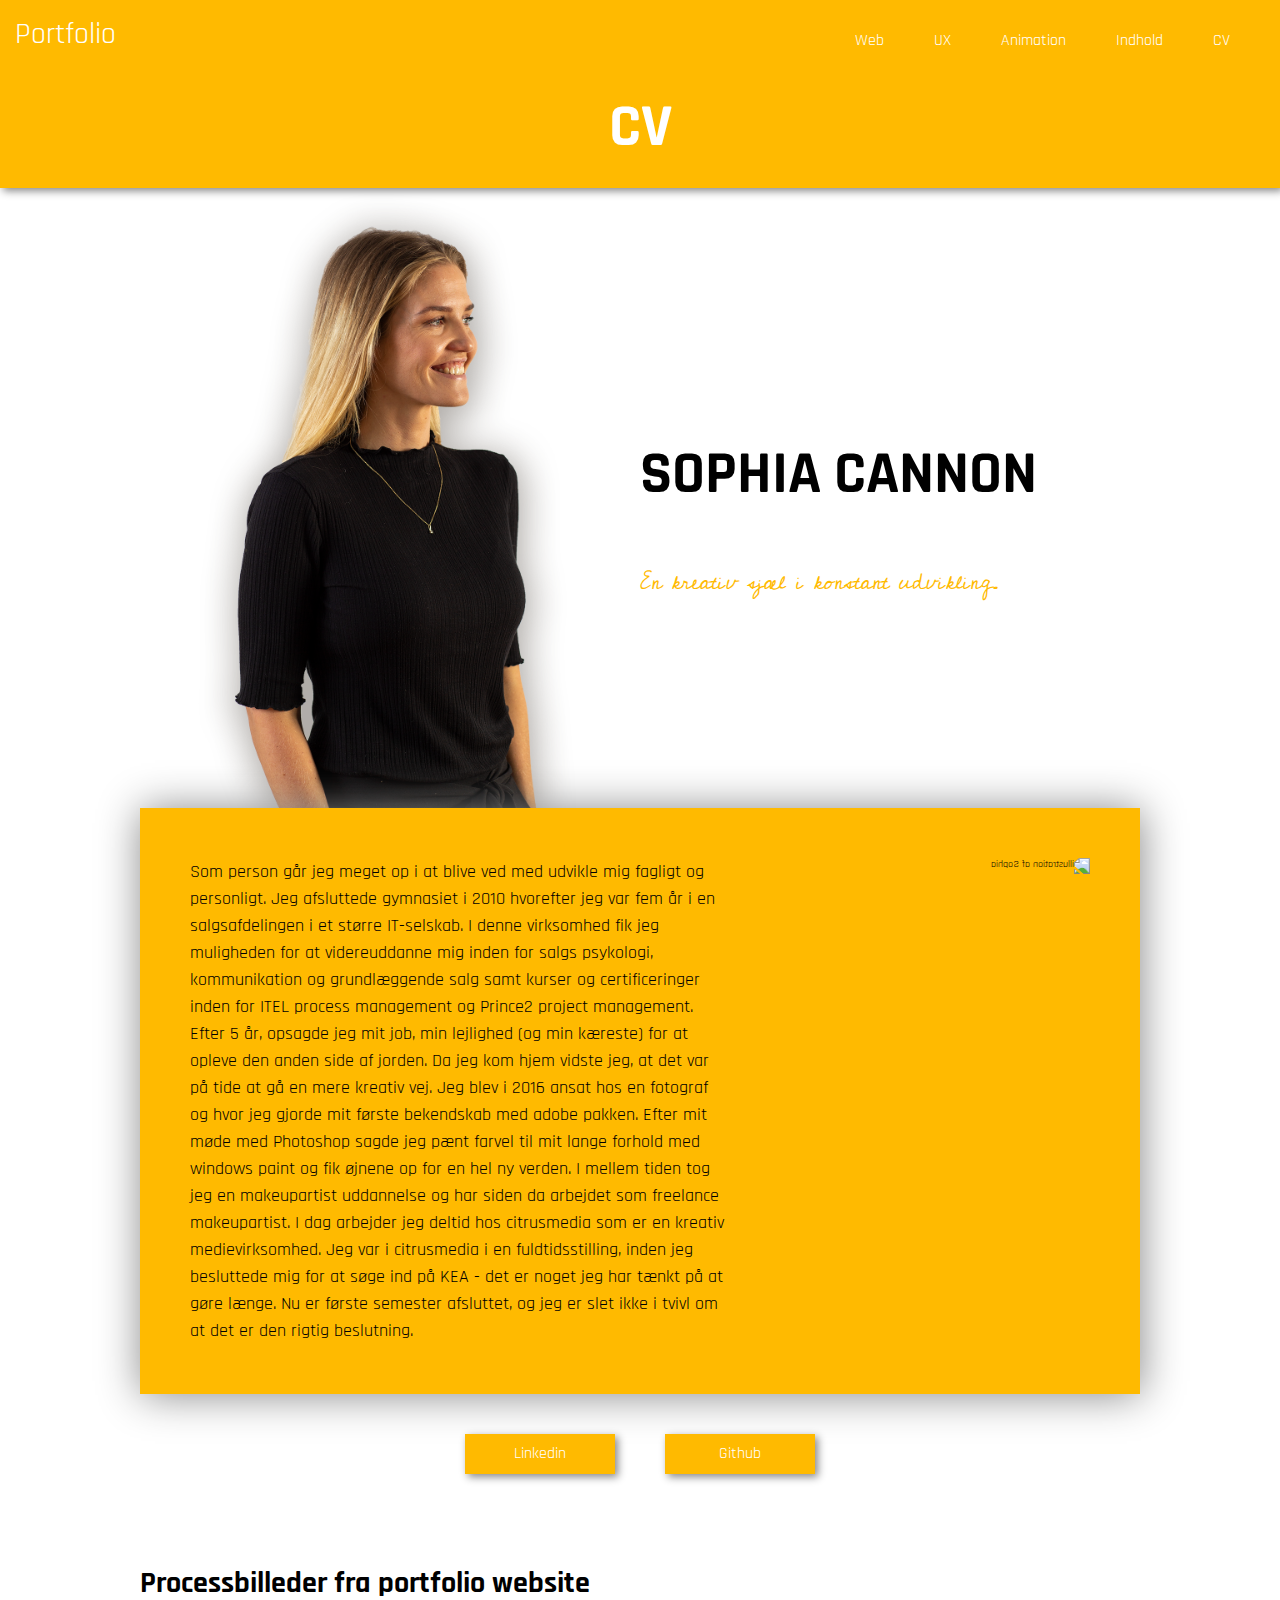
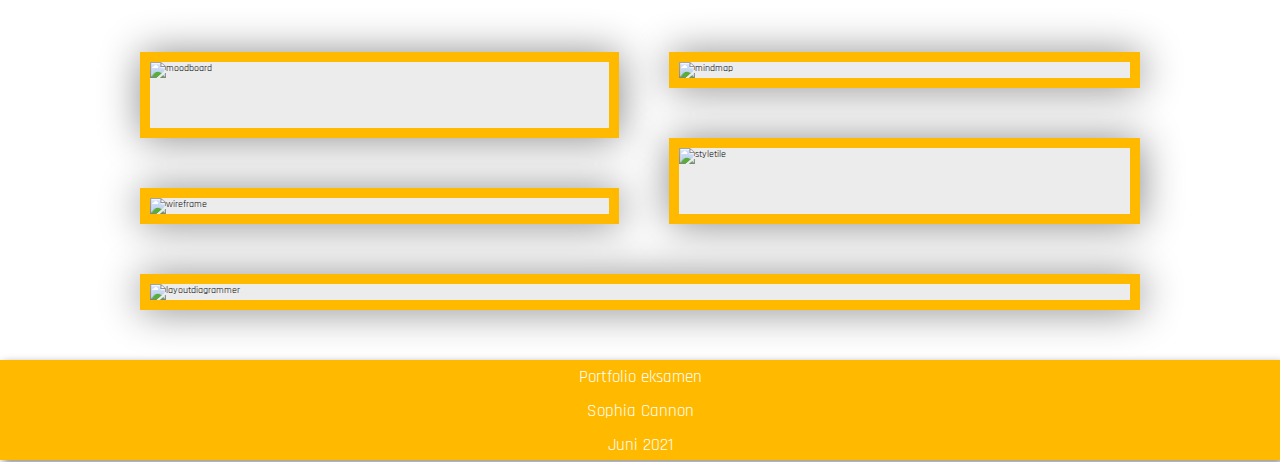
==== commit f461ee51: "add process img" ====
--- a/cv.html
+++ b/cv.html
@@ -6,8 +6,11 @@
     <meta name="viewport" content="width=device-width, initial-scale=1.0" />
     <title>CV Sophia Cannon</title>
     <link rel="stylesheet" href="style.css" />
-    <link rel="preconnect" href="https://fonts.gstatic.com">
-    <link href="https://fonts.googleapis.com/css2?family=Cedarville+Cursive&family=Rajdhani:wght@300&display=swap" rel="stylesheet"> 
+    <link rel="preconnect" href="https://fonts.gstatic.com" />
+    <link
+      href="https://fonts.googleapis.com/css2?family=Cedarville+Cursive&family=Rajdhani:wght@300&display=swap"
+      rel="stylesheet"
+    />
   </head>
 
   <body>
@@ -29,60 +32,77 @@
           <span class="bar"></span>
         </div>
       </div>
-
     </header>
     <section id="hero_section_CV" class="dropdown">
       <h1>CV</h1>
     </section>
     <main>
       <section class="beskrivelse_section_cv">
-        <img src="Billeder/sophia kopi.png" alt="Billede af sophia" class="bringleft"/>
-          <h2>SOPHIA CANNON</h2>
-          <h4>En kreativ sjæl i konstant udvikling.</h4>
-          </section>
-          <section id="ommig">
-          <p>
-            Som person går jeg meget op i at blive ved med udvikle mig fagligt
-            og personligt. Jeg afsluttede gymnasiet i 2010 hvorefter jeg var fem
-            år i en salgsafdelingen i et større IT-selskab. I denne virksomhed
-            fik jeg muligheden for at videreuddanne mig inden for salgs
-            psykologi, kommunikation og grundlæggende salg samt kurser og
-            certificeringer inden for ITEL process management og Prince2 project
-            management. Efter 5 år, opsagde jeg mit job, min lejlighed (og min
-            kæreste) for at opleve den anden side af jorden. Da jeg kom hjem
-            vidste jeg, at det var på tide at gå en mere kreativ vej. Jeg blev i
-            2016 ansat hos en fotograf og hvor jeg gjorde mit første bekendskab
-            med adobe pakken. Efter mit møde med Photoshop sagde jeg pænt farvel
-            til mit lange forhold med windows paint og fik øjnene op for en hel
-            ny verden. I mellem tiden tog jeg en makeupartist uddannelse og har
-            siden da arbejdet som freelance makeupartist. 
-            I dag arbejder jeg deltid hos citrusmedia som er en kreativ
-            medievirksomhed. Jeg var i citrusmedia i en fuldtidsstilling, inden
-            jeg besluttede mig for at søge ind på KEA - det er noget jeg har
-            tænkt på at gøre længe. Nu er første semester afsluttet, og jeg er
-            slet ikke i tvivl om at det er den rigtig beslutning.
-          </p>
-          <img src="billeder/sophia_cv.png" alt="illustration af Sophia">
-    
-        </div>
-        </section>
+        <img
+          src="Billeder/sophia.png"
+          alt="Billede af sophia"
+          class="bringleft"
+        />
+        <h2>SOPHIA CANNON</h2>
+        <h4>En kreativ sjæl i konstant udvikling.</h4>
+      </section>
+      <section id="ommig">
+        <p>
+          Som person går jeg meget op i at blive ved med udvikle mig fagligt og
+          personligt. Jeg afsluttede gymnasiet i 2010 hvorefter jeg var fem år i
+          en salgsafdelingen i et større IT-selskab. I denne virksomhed fik jeg
+          muligheden for at videreuddanne mig inden for salgs psykologi,
+          kommunikation og grundlæggende salg samt kurser og certificeringer
+          inden for ITEL process management og Prince2 project management. Efter
+          5 år, opsagde jeg mit job, min lejlighed (og min kæreste) for at
+          opleve den anden side af jorden. Da jeg kom hjem vidste jeg, at det
+          var på tide at gå en mere kreativ vej. Jeg blev i 2016 ansat hos en
+          fotograf og hvor jeg gjorde mit første bekendskab med adobe pakken.
+          Efter mit møde med Photoshop sagde jeg pænt farvel til mit lange
+          forhold med windows paint og fik øjnene op for en hel ny verden. I
+          mellem tiden tog jeg en makeupartist uddannelse og har siden da
+          arbejdet som freelance makeupartist. I dag arbejder jeg deltid hos
+          citrusmedia som er en kreativ medievirksomhed. Jeg var i citrusmedia i
+          en fuldtidsstilling, inden jeg besluttede mig for at søge ind på KEA -
+          det er noget jeg har tænkt på at gøre længe. Nu er første semester
+          afsluttet, og jeg er slet ikke i tvivl om at det er den rigtig
+          beslutning.
+        </p>
+        <img src="billeder/sophia_cv.png" alt="illustration af Sophia" />
+      </section>
 
-        
-        <div id="followme">
-            
-          <a href="https://www.linkedin.com/in/sophia-cannon-a8a82731/"
-            ><div class="mysite">Linkedin</div></a
-          >
+      <div id="followme">
+        <a href="https://www.linkedin.com/in/sophia-cannon-a8a82731/"
+          ><div class="mysite">Linkedin</div></a
+        >
 
-          <a href="https://github.com/Soph0298"
-            ><div class="mysite">Github</div></a
-          >
-        </div>
-      
-        </section>
-  
+        <a href="https://github.com/Soph0298"
+          ><div class="mysite">Github</div></a
+        >
+      </div>
+      <section id="portfolio">
+        <h3>Processbilleder fra portfolio website</h3>
+        <img
+          src="billeder/Moodboard.jpg"
+          alt="moodboard"
+          class="border"
+          id="moodb"
+        />
+        <img src="billeder/Mindmap.jpg" alt="mindmap" class="border" />
 
-        
+        <img
+          src="billeder/Styletile.jpg"
+          alt="styletile"
+          class="border"
+          id="stylet"
+        />
+        <img src="billeder/Wireframe.jpg" alt="wireframe" class="border" />
+        <img
+          src="billeder/Layoutdiagrammer.jpg"
+          alt="layoutdiagrammer"
+          class="border"
+          id="layout"
+        />
       </section>
     </main>
     <footer>
--- a/style.css
+++ b/style.css
@@ -75,6 +75,15 @@
   background-color: white;
   box-shadow: 1px 1px 40px #888;
   padding: 4rem;
+}
+
+#portfolio {
+  display: grid;
+  gap: 1.5rem;
+}
+
+#portfolio img {
+  border-color: var(--orange);
 }
 
 /* TEMAER FORSIDE BELOW --------------------*/
@@ -292,10 +301,6 @@
 .logo {
   font-size: 3rem;
   font-weight: 400;
-}
-
-nav a:hover {
-  text-decoration: underline 2px var(--orange);
 }
 
 @media only screen and (max-width: 800px) {
@@ -359,7 +364,6 @@
 #button {
   height: 43px;
   width: 150px;
-  font-family: GothamThin;
   font-size: 0.8rem;
   position: absolute;
   border-style: solid;
@@ -475,15 +479,6 @@
   }
 }
 
-@keyframes puls_kf {
-  0% {
-    transform: scale(97%);
-  }
-  100% {
-    transform: scale(100%);
-  }
-}
-
 .hide {
   display: none;
 }
@@ -497,25 +492,25 @@
 
 @keyframes puls_kf {
   0% {
-    transform: scale(80%);
+    transform: scale(0.8);
   }
   100% {
-    transform: scale(100%);
+    transform: scale(1);
   }
 }
 .puls2 {
   animation-name: puls2_kf;
-  animation-duration: 2s;
+  animation-duration: 1s;
   animation-iteration-count: infinite;
   animation-direction: alternate;
 }
 
 @keyframes puls2_kf {
   0% {
-    transform: scale(70%);
+    transform: scale(0.7);
   }
   100% {
-    transform: scale(100%);
+    transform: scale(1);
   }
 }
 @media (min-width: 800px) {
@@ -609,6 +604,40 @@
   #baggrundsdesigntekst {
     grid-column: 1/3;
   }
+  #ommig {
+    display: grid;
+    grid-template-columns: 2fr 1fr;
+    background-color: var(--orange);
+    padding: 50px;
+    box-shadow: 1px 1px 40px #888;
+  }
+
+  #ommig img {
+    transform: scaleX(-1);
+  }
+
+  #proto_wrapper {
+    display: grid;
+  }
+
+  #portfolio {
+    display: grid;
+    gap: 5rem;
+    padding-top: 5rem;
+  }
+
+  #portfolio h3,
+  #layout {
+    grid-column: 1/3;
+  }
+
+  #moodb {
+    grid-row: 2/4;
+  }
+
+  #stylet {
+    grid-row: 3/5;
+  }
 }
 
 #feed {
@@ -707,18 +736,3 @@
   border: 2px solid var(--orange);
   color: var(--orange);
 }
-#ommig {
-  display: grid;
-  grid-template-columns: 2fr 1fr;
-  background-color: var(--orange);
-  padding: 50px;
-  box-shadow: 1px 1px 40px #888;
-}
-
-#ommig img {
-  transform: scaleX(-1);
-}
-
-#proto_wrapper {
-  display: grid;
-}
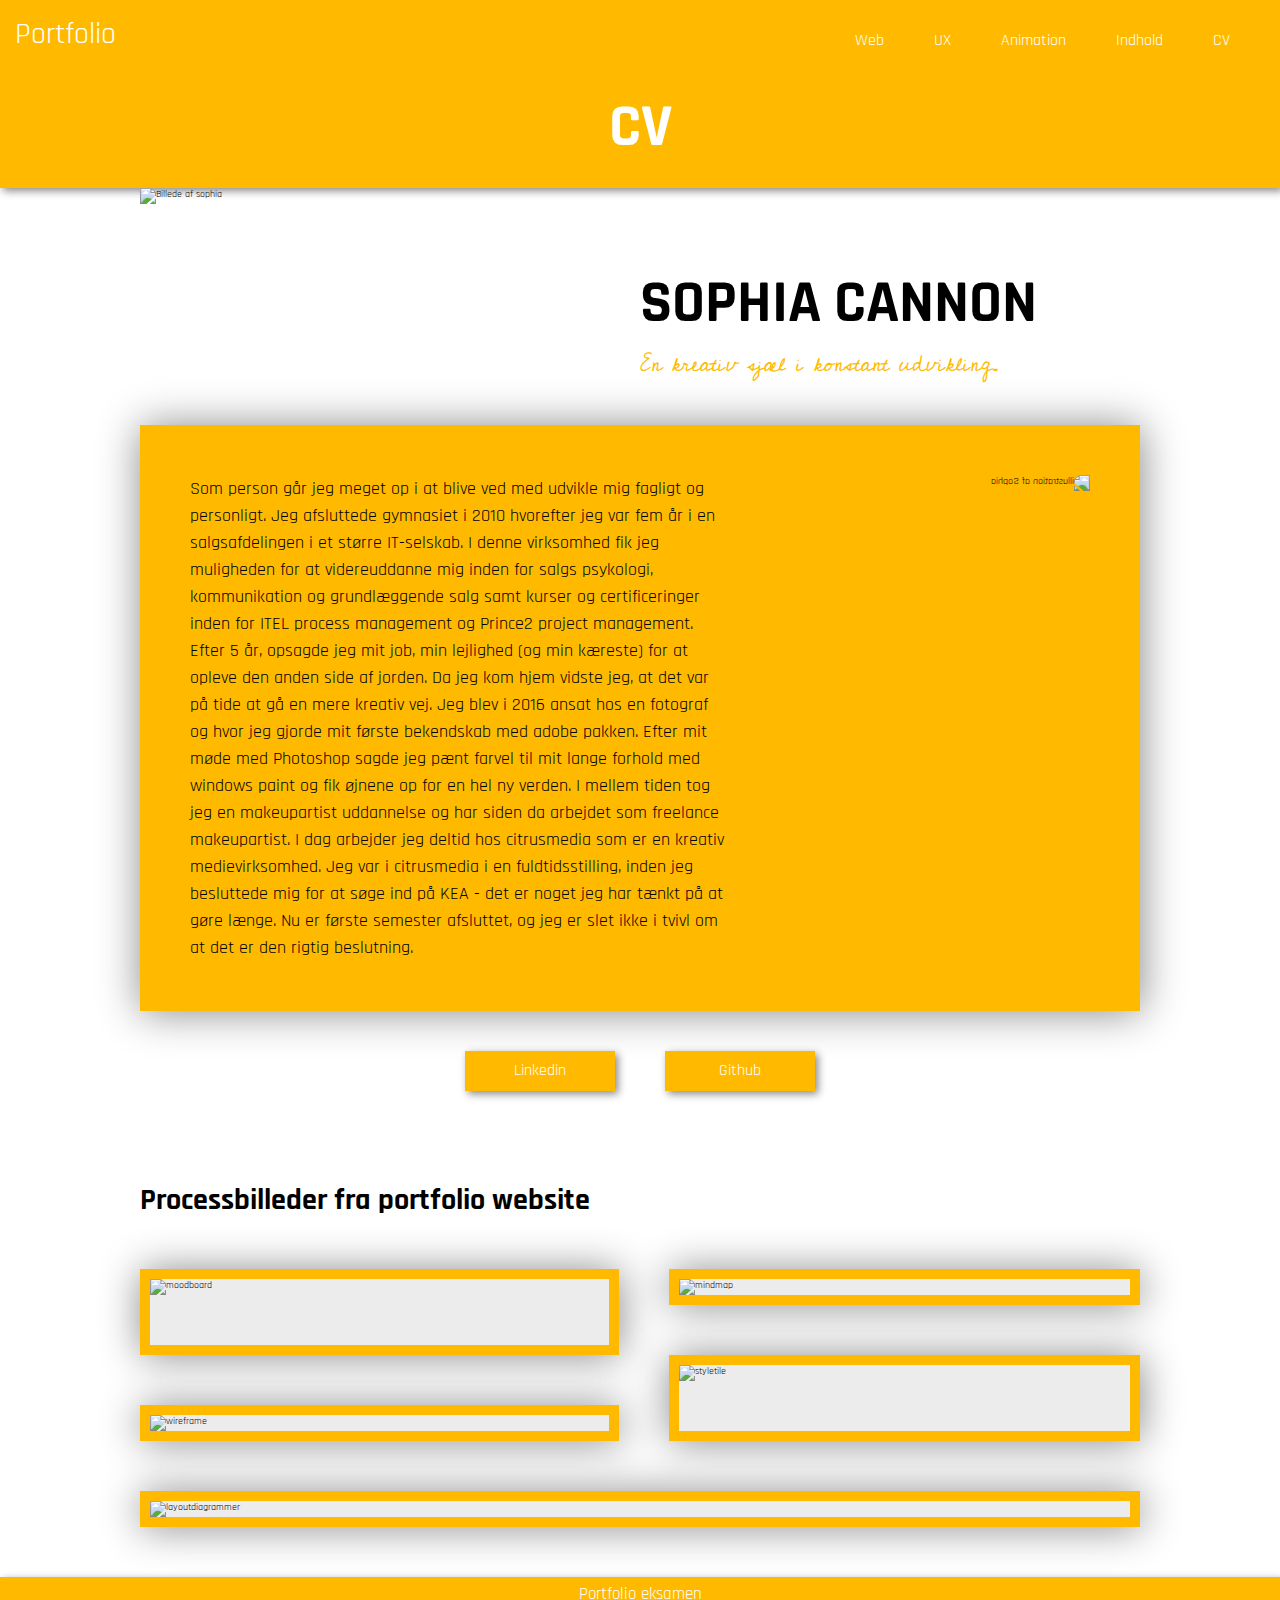
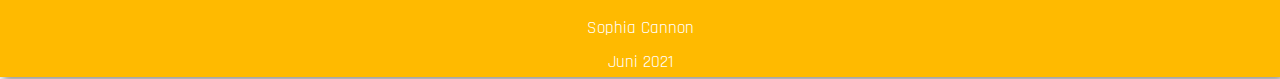
==== commit 43d0588c: "last commit" ====
--- a/cv.html
+++ b/cv.html
@@ -39,7 +39,7 @@
     <main>
       <section class="beskrivelse_section_cv">
         <img
-          src="Billeder/sophia.png"
+          src="billeder/sophia.png"
           alt="Billede af sophia"
           class="bringleft"
         />
@@ -112,6 +112,5 @@
     </footer>
 
     <script src="burger.js"></script>
-    <script src="javaCV.js"></script>
   </body>
 </html>
--- a/style.css
+++ b/style.css
@@ -389,7 +389,7 @@
 }
 
 #element1 {
-  background-image: url(billeder/Artboard\ –\ 2.png);
+  background-image: url(billeder/1.jpg);
   background-size: cover;
   aspect-ratio: 1/1;
   /* Dette kan jeg skrive som alternativ til aspect-ratio
@@ -398,15 +398,15 @@
 }
 
 #element2 {
-  background-image: url(billeder/Artboard\ –\ 3.png);
+  background-image: url(billeder/2.jpg);
   background-size: cover;
 }
 #element3 {
-  background-image: url(billeder/Artboard\ –\ 4.png);
+  background-image: url(billeder/3.jpg);
   background-size: cover;
 }
 #element4 {
-  background-image: url(billeder/Artboard\ –\ 5.png);
+  background-image: url(billeder/4.jpg);
   background-size: cover;
 }
 #element5 {
